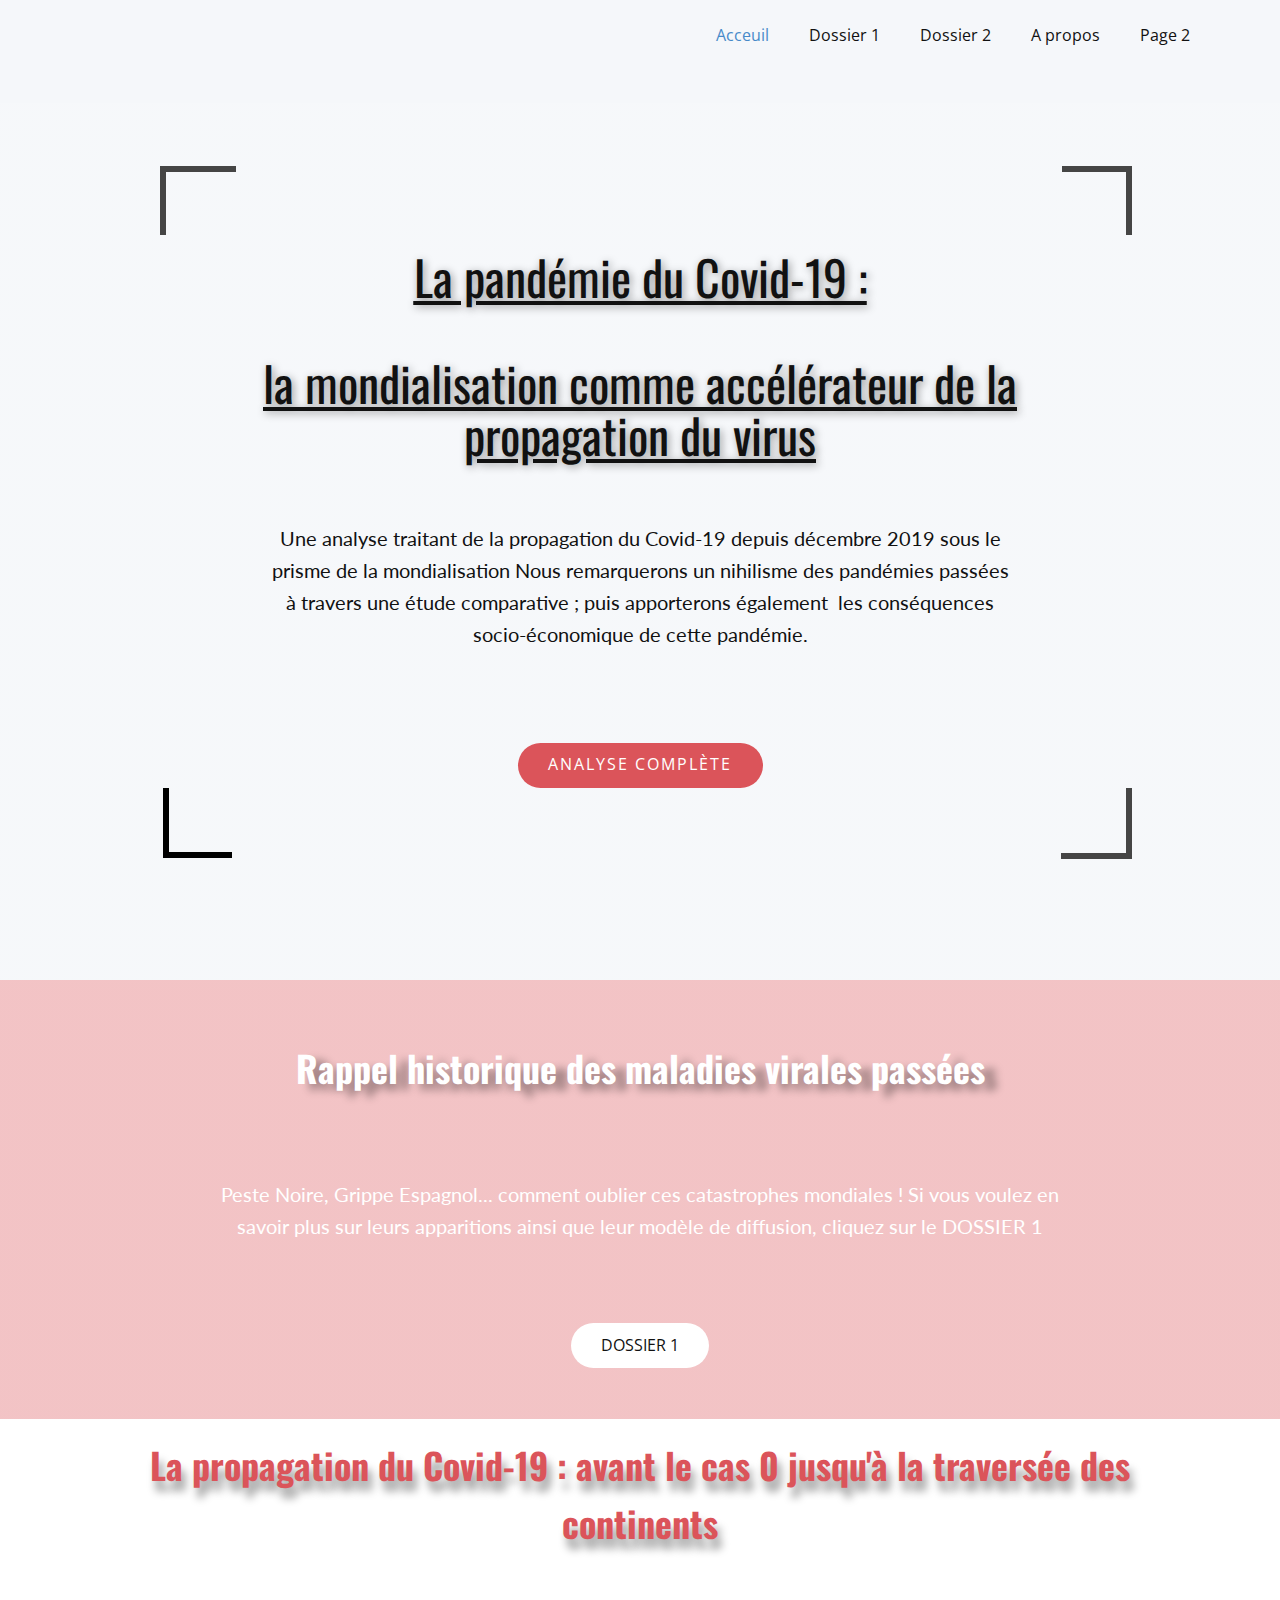
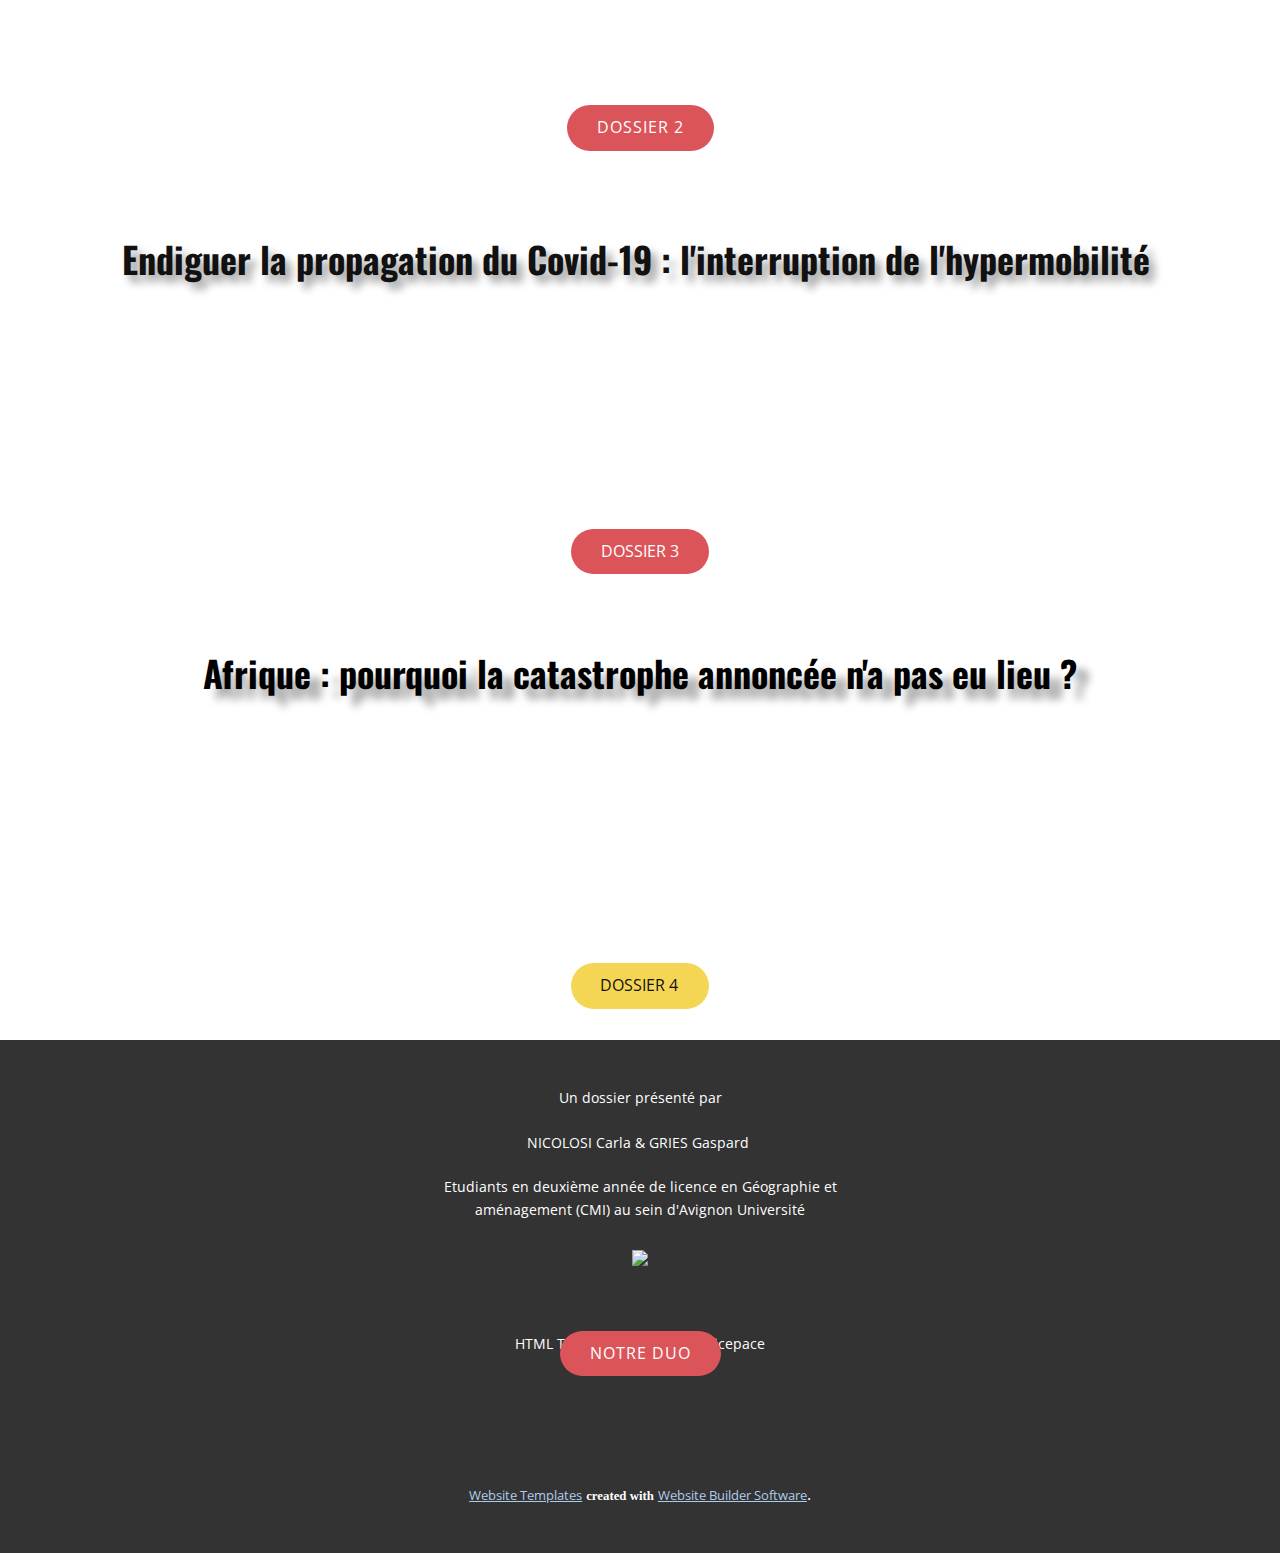
==== Acceuil.html @ cba9af2a "Add files via upload" ====
<!DOCTYPE html>
<html style="font-size: 16px;">
  <head>
    <meta name="viewport" content="width=device-width, initial-scale=1.0">
    <meta charset="utf-8">
    <meta name="keywords" content="Carla NICOLOSI, Key Features, Chez la belle gosse <3, Sample Headline">
    <meta name="description" content="">
    <meta name="page_type" content="np-template-header-footer-from-plugin">
    <title>Acceuil</title>
    <link rel="stylesheet" href="nicepage.css" media="screen">
<link rel="stylesheet" href="Acceuil.css" media="screen">
    <script class="u-script" type="text/javascript" src="jquery.js" defer=""></script>
    <script class="u-script" type="text/javascript" src="nicepage.js" defer=""></script>
    <meta name="generator" content="Nicepage 3.3.3, nicepage.com">
    <link id="u-theme-google-font" rel="stylesheet" href="https://fonts.googleapis.com/css?family=Roboto:100,100i,300,300i,400,400i,500,500i,700,700i,900,900i|Open+Sans:300,300i,400,400i,600,600i,700,700i,800,800i">
    <link id="u-page-google-font" rel="stylesheet" href="https://fonts.googleapis.com/css?family=Oswald:200,300,400,500,600,700|Lato:100,100i,300,300i,400,400i,700,700i,900,900i">
    
    
    
    
    
    
    <script type="application/ld+json">{
		"@context": "http://schema.org",
		"@type": "Organization",
		"name": "",
		"url": "index.html",
		"logo": "images/avignon-univ.png"
}</script>
    <meta property="og:title" content="Acceuil">
    <meta property="og:type" content="website">
    <meta name="theme-color" content="#478ac9">
    <link rel="canonical" href="index.html">
    <meta property="og:url" content="index.html">
  </head>
  <body class="u-body"><header class="u-clearfix u-header u-palette-5-light-3 u-header" id="sec-b916"><div class="u-clearfix u-sheet u-sheet-1">
        <nav class="u-menu u-menu-dropdown u-offcanvas u-menu-1">
          <div class="menu-collapse" style="font-size: 1rem; letter-spacing: 0px;">
            <a class="u-button-style u-custom-left-right-menu-spacing u-custom-padding-bottom u-custom-top-bottom-menu-spacing u-nav-link u-text-active-palette-1-base u-text-hover-palette-2-base" href="#">
              <svg><use xmlns:xlink="http://www.w3.org/1999/xlink" xlink:href="#menu-hamburger"></use></svg>
              <svg version="1.1" xmlns="http://www.w3.org/2000/svg" xmlns:xlink="http://www.w3.org/1999/xlink"><defs><symbol id="menu-hamburger" viewBox="0 0 16 16" style="width: 16px; height: 16px;"><rect y="1" width="16" height="2"></rect><rect y="7" width="16" height="2"></rect><rect y="13" width="16" height="2"></rect>
</symbol>
</defs></svg>
            </a>
          </div>
          <div class="u-custom-menu u-nav-container">
            <ul class="u-nav u-unstyled u-nav-1"><li class="u-nav-item"><a class="u-button-style u-nav-link u-text-active-palette-1-base u-text-hover-palette-2-base" href="Acceuil.html" style="padding: 10px 20px;">Acceuil</a>
</li><li class="u-nav-item"><a class="u-button-style u-nav-link u-text-active-palette-1-base u-text-hover-palette-2-base" href="Dossier-1.html" style="padding: 10px 20px;">Dossier 1</a>
</li><li class="u-nav-item"><a class="u-button-style u-nav-link u-text-active-palette-1-base u-text-hover-palette-2-base" href="Dossier-2.html" style="padding: 10px 20px;">Dossier 2</a>
</li><li class="u-nav-item"><a class="u-button-style u-nav-link u-text-active-palette-1-base u-text-hover-palette-2-base" href="Page-1.html" style="padding: 10px 20px;">A propos</a>
</li><li class="u-nav-item"><a class="u-button-style u-nav-link u-text-active-palette-1-base u-text-hover-palette-2-base" href="" style="padding: 10px 20px;">Page 2</a>
</li></ul>
          </div>
          <div class="u-custom-menu u-nav-container-collapse">
            <div class="u-black u-container-style u-inner-container-layout u-opacity u-opacity-95 u-sidenav">
              <div class="u-sidenav-overflow">
                <div class="u-menu-close"></div>
                <ul class="u-align-center u-nav u-popupmenu-items u-unstyled u-nav-2"><li class="u-nav-item"><a class="u-button-style u-nav-link" href="Acceuil.html" style="padding: 10px 20px;">Acceuil</a>
</li><li class="u-nav-item"><a class="u-button-style u-nav-link" href="Dossier-1.html" style="padding: 10px 20px;">Dossier 1</a>
</li><li class="u-nav-item"><a class="u-button-style u-nav-link" href="Dossier-2.html" style="padding: 10px 20px;">Dossier 2</a>
</li><li class="u-nav-item"><a class="u-button-style u-nav-link" href="Page-1.html" style="padding: 10px 20px;">A propos</a>
</li></ul>
              </div>
            </div>
            <div class="u-black u-menu-overlay u-opacity u-opacity-70"></div>
          </div>
        </nav>
      </div></header>
    <section class="u-align-center u-clearfix u-image u-image-contain u-shading u-section-1" id="sec-b511" data-image-width="1110" data-image-height="720">
      <div class="u-clearfix u-sheet u-sheet-1">
        <div class="u-border-6 u-border-grey-dark-1 u-shape u-shape-bottom u-shape-left u-shape-1"></div>
        <div class="u-border-6 u-border-grey-dark-1 u-shape u-shape-bottom u-shape-right u-shape-2"></div>
        <h1 class="u-custom-font u-font-oswald u-text u-text-body-color u-text-1"><u style="">La
pandémie du Covid-19&nbsp;:</u>
          <br>
          <br><u style="">la mondialisation comme accélérateur de la
propagation du virus</u>
        </h1>
        <p class="u-custom-font u-font-lato u-text u-text-body-color u-text-2">Une analyse traitant de la propagation du Covid-19 depuis décembre 2019 sous le prisme de la mondialisation Nous remarquerons un nihilisme des pandémies passées à travers une étude comparative ; puis apporterons également&nbsp; les conséquences socio-économique de cette pandémie.</p>
        <a href="files/NICOLOSICARLACMIInformatique-1.pdf" class="u-active-palette-2-base u-btn u-btn-round u-button-style u-color-scheme-summer-time u-color-style-multicolor-1 u-file-link u-hover-palette-2-base u-palette-2-base u-radius-50 u-text-active-white u-text-body-alt-color u-text-hover-white u-btn-1" target="_blank">ANALYSE Complète<br>
        </a>
        <div class="u-border-6 u-border-black u-shape u-shape-right u-shape-top u-shape-3"></div>
        <div class="u-border-6 u-border-grey-dark-1 u-shape u-shape-left u-shape-top u-shape-4"></div>
      </div>
    </section>
    <section class="u-align-center u-clearfix u-image u-image-contain u-shading u-section-2" id="sec-ccb0" data-image-width="1656" data-image-height="1060">
      <div class="u-clearfix u-sheet u-sheet-1">
        <p class="u-custom-font u-font-oswald u-text u-text-1">Rappel historique des maladies virales passées<br>
        </p>
        <p class="u-custom-font u-font-lato u-text u-text-2">Peste Noire, Grippe Espagnol... comment oublier ces catastrophes mondiales ! Si vous voulez en savoir plus sur leurs apparitions ainsi que leur modèle de diffusion, cliquez sur le DOSSIER 1</p>
        <a href="https://nicepage.com/website-builder" class="u-active-palette-2-base u-btn u-btn-round u-button-style u-hover-white u-radius-50 u-white u-btn-1">DOSSIER 1</a>
      </div>
    </section>
    <section class="u-align-center u-clearfix u-image u-image-contain u-shading u-section-3" id="sec-4f05" data-image-width="1000" data-image-height="279">
      <div class="u-clearfix u-sheet u-sheet-1">
        <p class="u-custom-font u-font-oswald u-text u-text-palette-2-base u-text-1">La propagation du Covid-19 : avant le cas 0 jusqu'à la traversée des continents</p>
        <div class="fr-view u-clearfix u-rich-text u-text u-text-2"></div>
        <a href="files/QuestionnaireL1-Framaform-1-1.pdf" class="u-active-palette-5-base u-btn u-btn-round u-button-style u-file-link u-hover-palette-2-base u-palette-2-base u-radius-50 u-btn-1" target="_blank">DOSSIER 2</a>
      </div>
    </section>
    <section class="u-clearfix u-image u-section-4" id="sec-3134" data-image-width="787" data-image-height="252">
      <div class="u-clearfix u-sheet u-sheet-1">
        <h2 class="u-align-center u-custom-font u-font-oswald u-text u-text-1">Endiguer la propagation du Covid-19 : l'interruption de l'hypermobilité&nbsp;<br>
        </h2>
        <a href="https://nicepage.com/website-builder" class="u-active-palette-5-base u-btn u-btn-round u-button-style u-hover-palette-2-base u-palette-2-base u-radius-50 u-btn-1">DOSSIER 3</a>
      </div>
    </section>
    <section class="u-clearfix u-image u-image-contain u-section-5" id="sec-a14b" data-image-width="1400" data-image-height="532">
      <div class="u-clearfix u-sheet u-sheet-1">
        <p class="u-align-left u-custom-font u-font-oswald u-text u-text-default u-text-1"> Afrique : pourquoi la catastrophe annoncée n'a pas eu lieu ?</p>
        <a href="https://nicepage.com/website-builder" class="u-active-palette-5-base u-btn u-btn-round u-button-style u-hover-palette-3-light-1 u-palette-3-light-1 u-radius-50 u-btn-1">DOSSIER 4</a>
      </div>
    </section>
    
    
    <footer class="u-align-center u-clearfix u-footer u-grey-80 u-footer" id="sec-598c"><div class="u-clearfix u-sheet u-valign-middle u-sheet-1">
        <p class="u-small-text u-text u-text-variant u-text-1">Un dossier présenté par<br>&nbsp;<br>NICOLOSI Carla &amp; GRIES Gaspard&nbsp;<br>
          <br>Etudiants en deuxième année de licence en Géographie et aménagement (CMI) au sein d'Avignon Université<br>
          <br>
          <br>
          <br>
          <br>
          <br>HTML Template create with Nicepace
        </p>
        <a href="https://nicepage.com" class="u-image u-image-default u-logo u-image-1" data-image-width="1200" data-image-height="410">
          <img src="images/avignon-univ.png" class="u-logo-image u-logo-image-1" data-image-width="158.4285">
        </a>
        <a href="Page-1.html" data-page-id="2037510799" class="u-btn u-btn-round u-button-style u-hover-custom-color-1 u-palette-2-base u-radius-50 u-btn-1">Notre duo</a>
      </div></footer>
    <section class="u-backlink u-clearfix u-grey-80">
      <a class="u-link" href="https://nicepage.com/website-templates" target="_blank">
        <span>Website Templates</span>
      </a>
      <p class="u-text">
        <span>created with</span>
      </p>
      <a class="u-link" href="https://nicepage.com/" target="_blank">
        <span>Website Builder Software</span>
      </a>. 
    </section><span style="height: 64px; width: 64px; margin-left: 0px; margin-right: auto; margin-top: 0px; background-image: none; right: 20px; bottom: 20px" class="u-back-to-top u-custom-color-2 u-icon u-icon-circle u-spacing-15 u-text-white" data-href="#">
        <svg class="u-svg-link" preserveAspectRatio="xMidYMin slice" viewBox="0 0 551.13 551.13"><use xmlns:xlink="http://www.w3.org/1999/xlink" xlink:href="#svg-1d98"></use></svg>
        <svg class="u-svg-content" enable-background="new 0 0 551.13 551.13" viewBox="0 0 551.13 551.13" xmlns="http://www.w3.org/2000/svg" id="svg-1d98"><path d="m275.565 189.451 223.897 223.897h51.668l-275.565-275.565-275.565 275.565h51.668z"></path></svg>
    </span>
  </body>
</html>
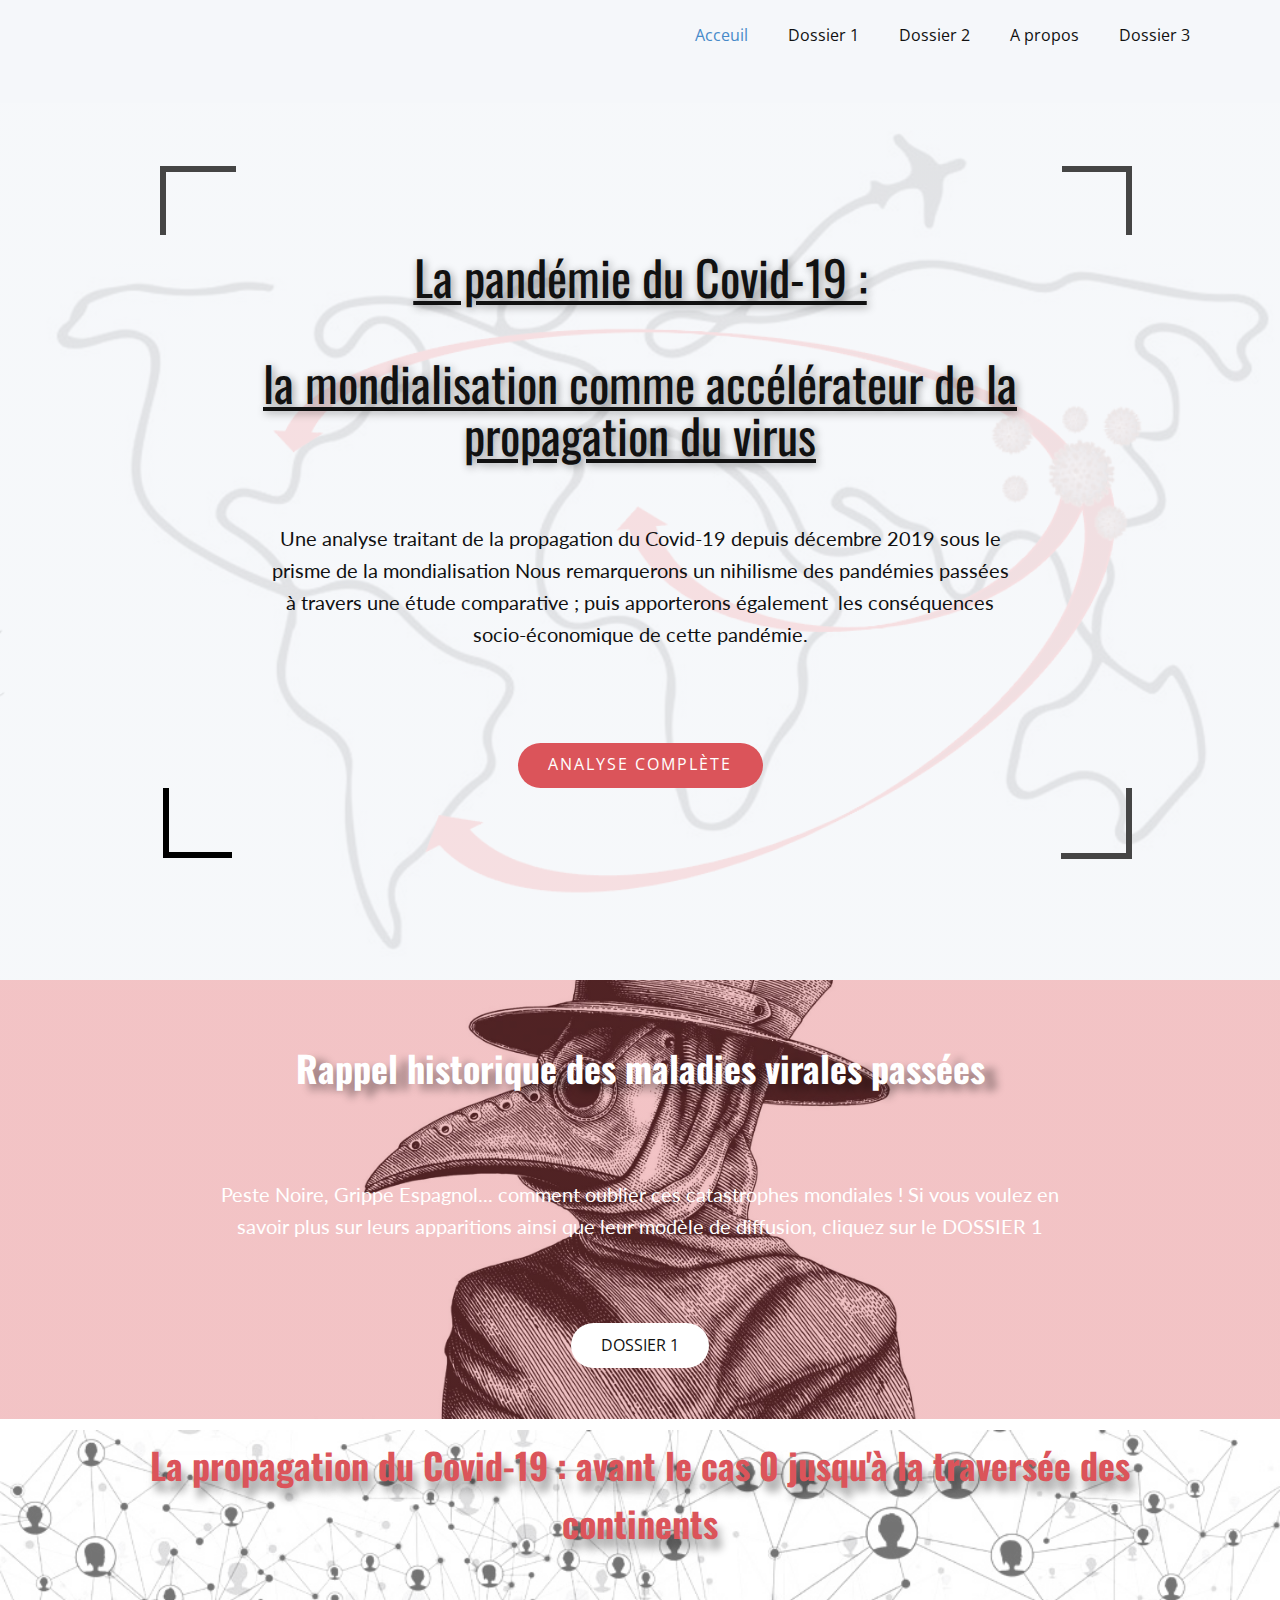
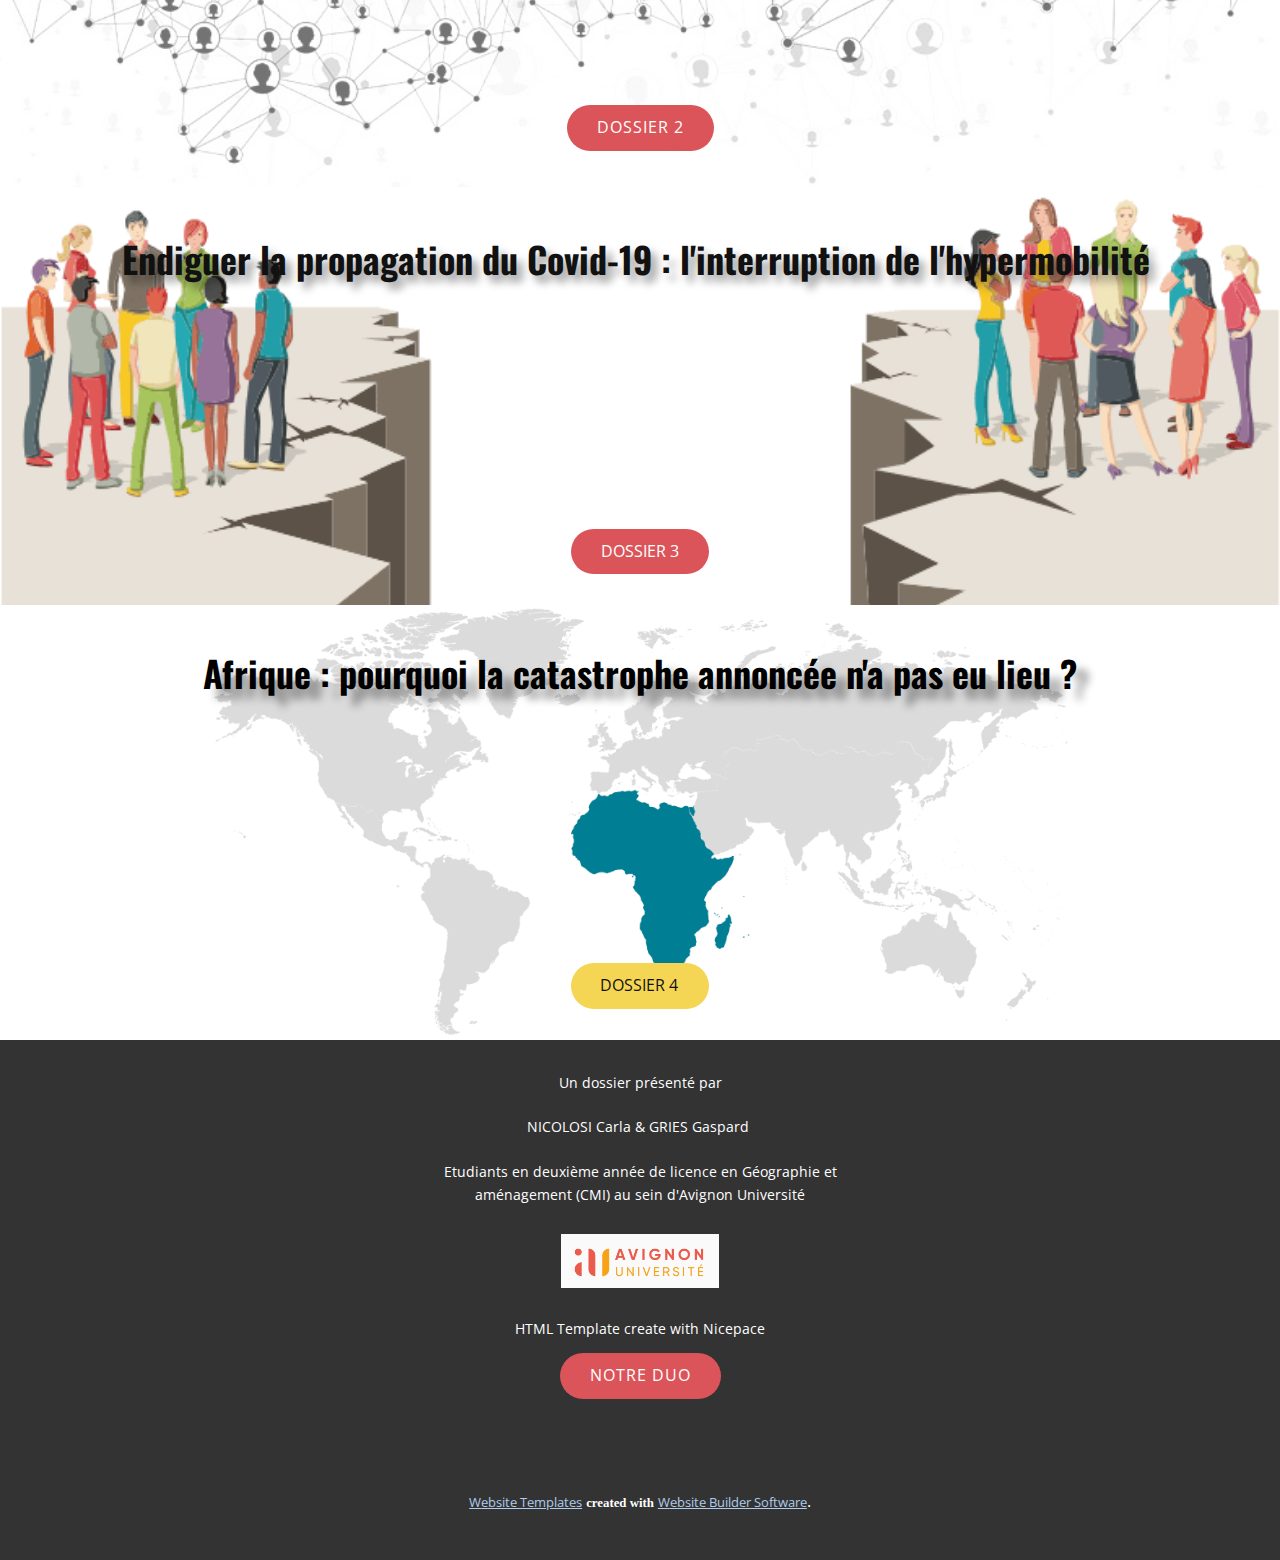
==== commit fb6903a8: "Add files via upload" ====
--- a/Acceuil.html
+++ b/Acceuil.html
@@ -11,7 +11,7 @@
 <link rel="stylesheet" href="Acceuil.css" media="screen">
     <script class="u-script" type="text/javascript" src="jquery.js" defer=""></script>
     <script class="u-script" type="text/javascript" src="nicepage.js" defer=""></script>
-    <meta name="generator" content="Nicepage 3.3.3, nicepage.com">
+    <meta name="generator" content="Nicepage 3.3.7, nicepage.com">
     <link id="u-theme-google-font" rel="stylesheet" href="https://fonts.googleapis.com/css?family=Roboto:100,100i,300,300i,400,400i,500,500i,700,700i,900,900i|Open+Sans:300,300i,400,400i,600,600i,700,700i,800,800i">
     <link id="u-page-google-font" rel="stylesheet" href="https://fonts.googleapis.com/css?family=Oswald:200,300,400,500,600,700|Lato:100,100i,300,300i,400,400i,700,700i,900,900i">
     
@@ -48,7 +48,7 @@
 </li><li class="u-nav-item"><a class="u-button-style u-nav-link u-text-active-palette-1-base u-text-hover-palette-2-base" href="Dossier-1.html" style="padding: 10px 20px;">Dossier 1</a>
 </li><li class="u-nav-item"><a class="u-button-style u-nav-link u-text-active-palette-1-base u-text-hover-palette-2-base" href="Dossier-2.html" style="padding: 10px 20px;">Dossier 2</a>
 </li><li class="u-nav-item"><a class="u-button-style u-nav-link u-text-active-palette-1-base u-text-hover-palette-2-base" href="Page-1.html" style="padding: 10px 20px;">A propos</a>
-</li><li class="u-nav-item"><a class="u-button-style u-nav-link u-text-active-palette-1-base u-text-hover-palette-2-base" href="" style="padding: 10px 20px;">Page 2</a>
+</li><li class="u-nav-item"><a class="u-button-style u-nav-link u-text-active-palette-1-base u-text-hover-palette-2-base" href="Page-2.html" style="padding: 10px 20px;">Dossier 3</a>
 </li></ul>
           </div>
           <div class="u-custom-menu u-nav-container-collapse">
@@ -59,6 +59,7 @@
 </li><li class="u-nav-item"><a class="u-button-style u-nav-link" href="Dossier-1.html" style="padding: 10px 20px;">Dossier 1</a>
 </li><li class="u-nav-item"><a class="u-button-style u-nav-link" href="Dossier-2.html" style="padding: 10px 20px;">Dossier 2</a>
 </li><li class="u-nav-item"><a class="u-button-style u-nav-link" href="Page-1.html" style="padding: 10px 20px;">A propos</a>
+</li><li class="u-nav-item"><a class="u-button-style u-nav-link" href="Page-2.html" style="padding: 10px 20px;">Dossier 3</a>
 </li></ul>
               </div>
             </div>
